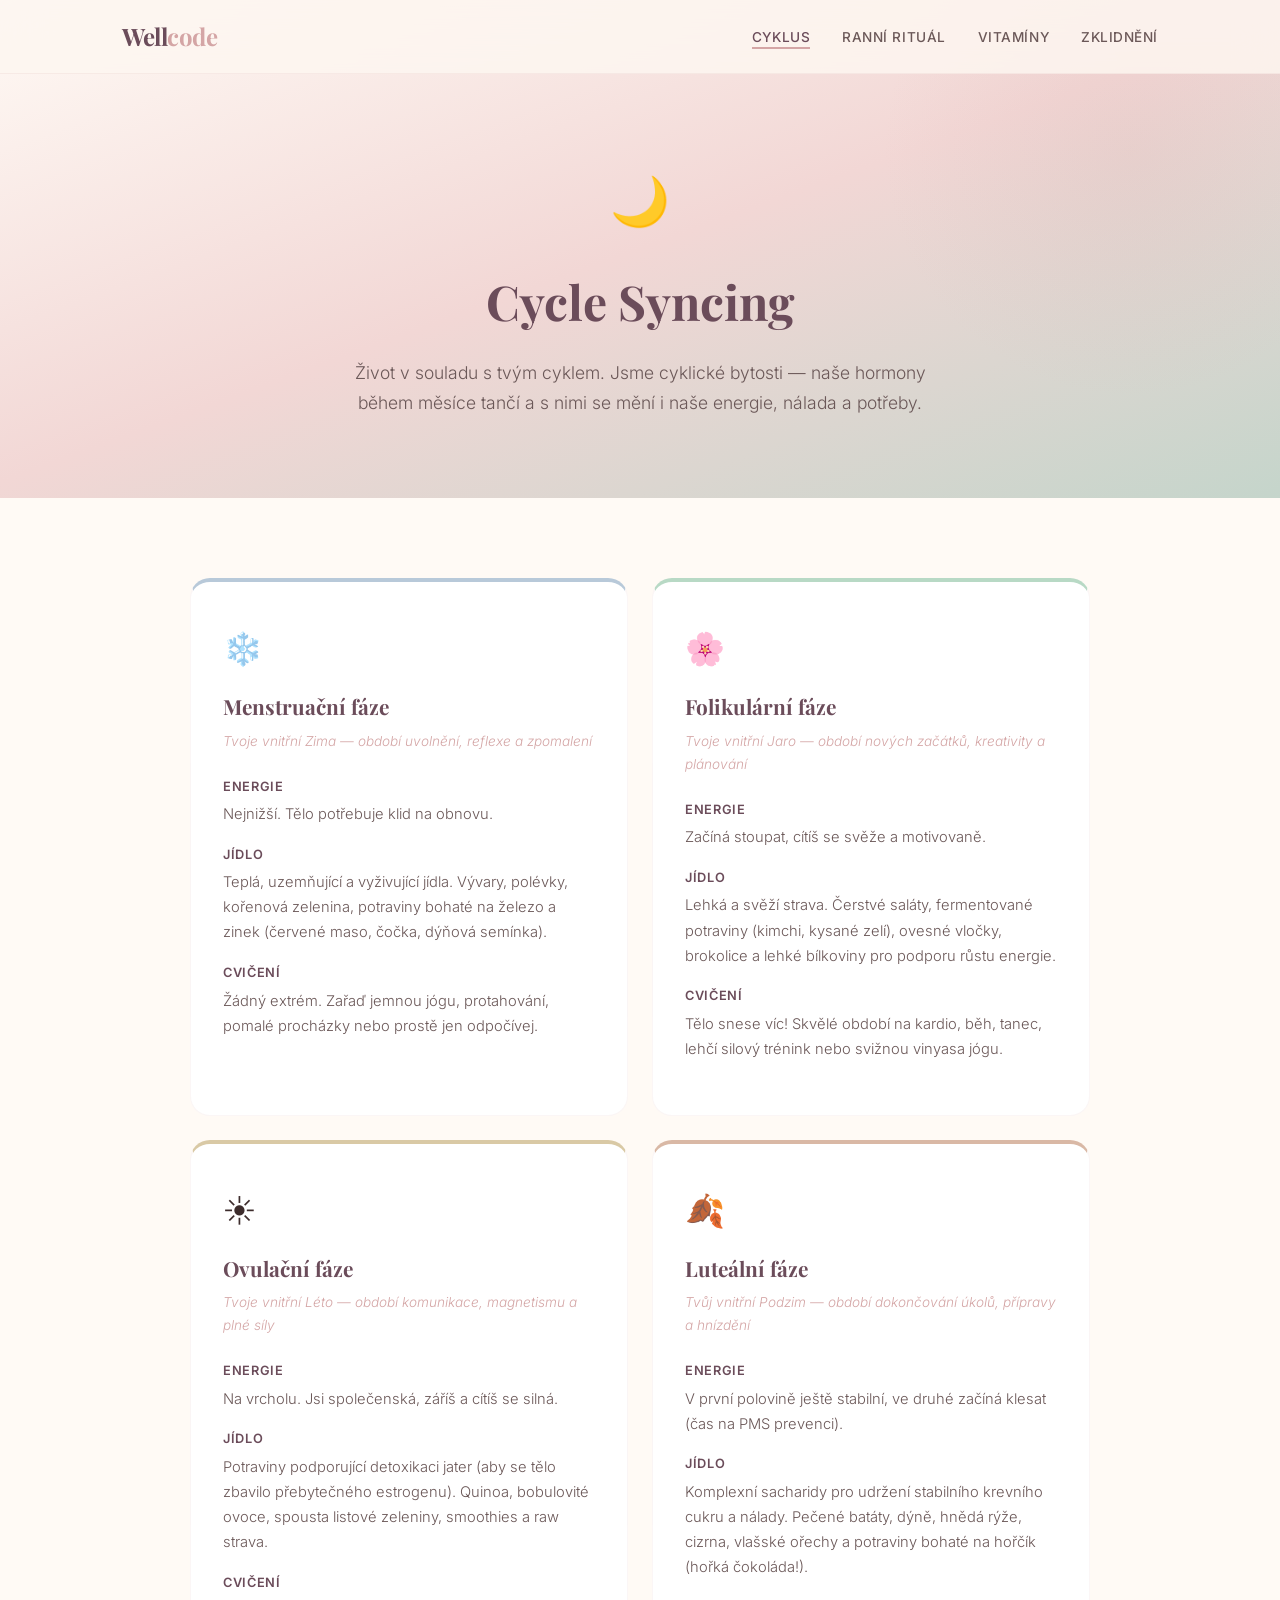
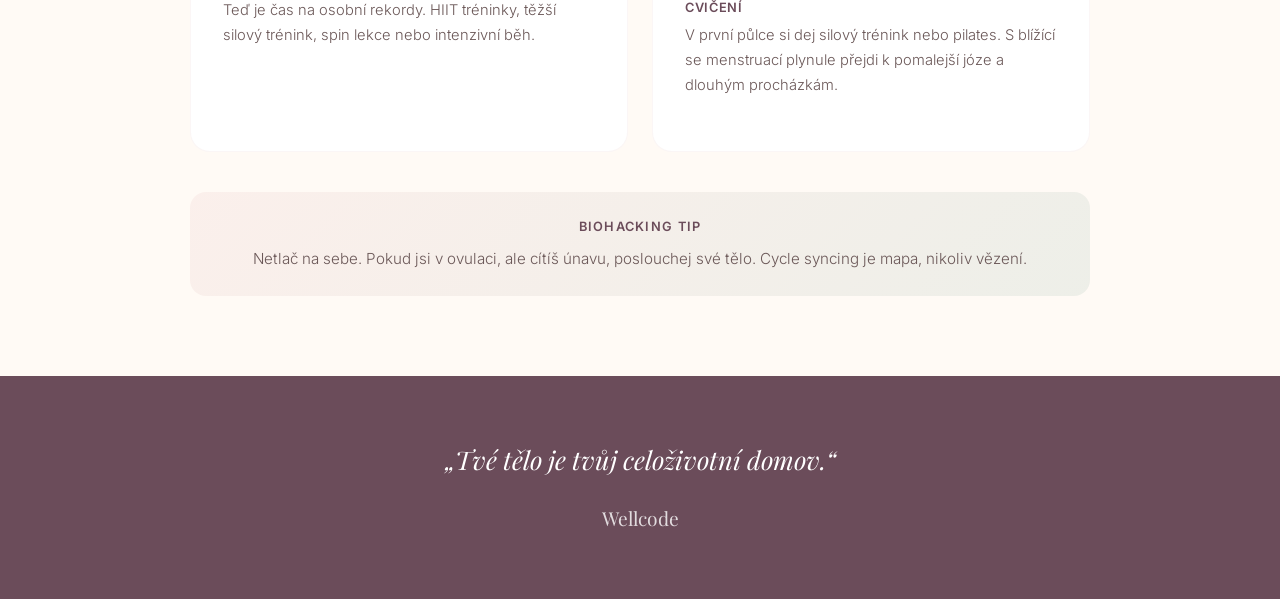
==== cyklus.html @ 88a1eb7a "První verze webu od Clauda" ====
<!DOCTYPE html>
<html lang="cs">
<head>
    <meta charset="UTF-8">
    <meta name="viewport" content="width=device-width, initial-scale=1.0">
    <title>Cycle Syncing | Wellcode</title>
    <link rel="preconnect" href="https://fonts.googleapis.com">
    <link rel="preconnect" href="https://fonts.gstatic.com" crossorigin>
    <link href="https://fonts.googleapis.com/css2?family=Playfair+Display:ital,wght@0,400;0,600;0,700;1,400&family=Inter:wght@300;400;500;600&display=swap" rel="stylesheet">
    <link rel="stylesheet" href="style.css">
</head>
<body>

<nav id="navbar">
    <div class="nav-inner">
        <a href="index.html" class="logo">Well<span>code</span></a>
        <ul class="nav-links" id="navLinks">
            <li><a href="cyklus.html" class="active">Cyklus</a></li>
            <li><a href="rano.html">Ranní rituál</a></li>
            <li><a href="vitaminy.html">Vitamíny</a></li>
            <li><a href="zklidneni.html">Zklidnění</a></li>
        </ul>
        <button class="hamburger" id="hamburger" aria-label="Menu">
            <span></span><span></span><span></span>
        </button>
    </div>
</nav>

<header class="page-hero">
    <span class="section-icon">&#127769;</span>
    <h1>Cycle Syncing</h1>
    <p>Život v souladu s tvým cyklem. Jsme cyklické bytosti &mdash; naše hormony během měsíce tančí a s nimi se mění i naše energie, nálada a potřeby.</p>
</header>

<section class="content-section">
    <div class="container">
        <div class="phases-grid">
            <div class="phase-card winter fade-in">
                <span class="phase-emoji">&#10052;&#65039;</span>
                <h3>Menstruační fáze</h3>
                <p class="phase-subtitle">Tvoje vnitřní Zima &mdash; období uvolnění, reflexe a zpomalení</p>
                <div class="phase-detail">
                    <strong>Energie</strong>
                    <p>Nejnižší. Tělo potřebuje klid na obnovu.</p>
                </div>
                <div class="phase-detail">
                    <strong>Jídlo</strong>
                    <p>Teplá, uzemňující a vyživující jídla. Vývary, polévky, kořenová zelenina, potraviny bohaté na železo a zinek (červené maso, čočka, dýňová semínka).</p>
                </div>
                <div class="phase-detail">
                    <strong>Cvičení</strong>
                    <p>Žádný extrém. Zařaď jemnou jógu, protahování, pomalé procházky nebo prostě jen odpočívej.</p>
                </div>
            </div>

            <div class="phase-card spring fade-in">
                <span class="phase-emoji">&#127800;</span>
                <h3>Folikulární fáze</h3>
                <p class="phase-subtitle">Tvoje vnitřní Jaro &mdash; období nových začátků, kreativity a plánování</p>
                <div class="phase-detail">
                    <strong>Energie</strong>
                    <p>Začíná stoupat, cítíš se svěže a motivovaně.</p>
                </div>
                <div class="phase-detail">
                    <strong>Jídlo</strong>
                    <p>Lehká a svěží strava. Čerstvé saláty, fermentované potraviny (kimchi, kysané zelí), ovesné vločky, brokolice a lehké bílkoviny pro podporu růstu energie.</p>
                </div>
                <div class="phase-detail">
                    <strong>Cvičení</strong>
                    <p>Tělo snese víc! Skvělé období na kardio, běh, tanec, lehčí silový trénink nebo svižnou vinyasa jógu.</p>
                </div>
            </div>

            <div class="phase-card summer fade-in">
                <span class="phase-emoji">&#9728;&#65039;</span>
                <h3>Ovulační fáze</h3>
                <p class="phase-subtitle">Tvoje vnitřní Léto &mdash; období komunikace, magnetismu a plné síly</p>
                <div class="phase-detail">
                    <strong>Energie</strong>
                    <p>Na vrcholu. Jsi společenská, záříš a cítíš se silná.</p>
                </div>
                <div class="phase-detail">
                    <strong>Jídlo</strong>
                    <p>Potraviny podporující detoxikaci jater (aby se tělo zbavilo přebytečného estrogenu). Quinoa, bobulovité ovoce, spousta listové zeleniny, smoothies a raw strava.</p>
                </div>
                <div class="phase-detail">
                    <strong>Cvičení</strong>
                    <p>Teď je čas na osobní rekordy. HIIT tréninky, těžší silový trénink, spin lekce nebo intenzivní běh.</p>
                </div>
            </div>

            <div class="phase-card autumn fade-in">
                <span class="phase-emoji">&#127810;</span>
                <h3>Luteální fáze</h3>
                <p class="phase-subtitle">Tvůj vnitřní Podzim &mdash; období dokončování úkolů, přípravy a hnízdění</p>
                <div class="phase-detail">
                    <strong>Energie</strong>
                    <p>V první polovině ještě stabilní, ve druhé začíná klesat (čas na PMS prevenci).</p>
                </div>
                <div class="phase-detail">
                    <strong>Jídlo</strong>
                    <p>Komplexní sacharidy pro udržení stabilního krevního cukru a nálady. Pečené batáty, dýně, hnědá rýže, cizrna, vlašské ořechy a potraviny bohaté na hořčík (hořká čokoláda!).</p>
                </div>
                <div class="phase-detail">
                    <strong>Cvičení</strong>
                    <p>V první půlce si dej silový trénink nebo pilates. S blížící se menstruací plynule přejdi k pomalejší józe a dlouhým procházkám.</p>
                </div>
            </div>
        </div>

        <div class="tip-box fade-in">
            <span class="tip-label">Biohacking Tip</span>
            <p>Netlač na sebe. Pokud jsi v ovulaci, ale cítíš únavu, poslouchej své tělo. Cycle syncing je mapa, nikoliv vězení.</p>
        </div>
    </div>
</section>

<footer>
    <p class="footer-quote">&bdquo;Tvé tělo je tvůj celoživotní domov.&ldquo;</p>
    <p class="footer-brand">Wellcode</p>
</footer>

<script>
    const navbar = document.getElementById('navbar');
    window.addEventListener('scroll', () => navbar.classList.toggle('scrolled', window.scrollY > 50));
    const hamburger = document.getElementById('hamburger');
    const navLinks = document.getElementById('navLinks');
    hamburger.addEventListener('click', () => navLinks.classList.toggle('open'));
    navLinks.querySelectorAll('a').forEach(l => l.addEventListener('click', () => navLinks.classList.remove('open')));
    const observer = new IntersectionObserver(entries => {
        entries.forEach(e => { if (e.isIntersecting) e.target.classList.add('visible'); });
    }, { threshold: 0.1 });
    document.querySelectorAll('.fade-in').forEach(el => observer.observe(el));
</script>

</body>
</html>
---- style.css ----
:root {
    --blush: #F2D7D5;
    --rose: #D4A5A5;
    --deep-rose: #9B6B6B;
    --plum: #6B4C5A;
    --cream: #FDF6F0;
    --warm-white: #FFFAF5;
    --soft-sage: #C5D5CB;
    --sage: #8FA998;
    --gold: #C9A96E;
    --text: #3D2C2C;
    --text-light: #6B5858;
}

* {
    margin: 0;
    padding: 0;
    box-sizing: border-box;
}

html {
    scroll-behavior: smooth;
}

body {
    font-family: 'Inter', sans-serif;
    color: var(--text);
    background-color: var(--warm-white);
    line-height: 1.7;
    font-weight: 300;
}

/* ---- NAV ---- */
nav {
    position: fixed;
    top: 0;
    left: 0;
    right: 0;
    z-index: 100;
    background: rgba(253, 246, 240, 0.85);
    backdrop-filter: blur(20px);
    -webkit-backdrop-filter: blur(20px);
    border-bottom: 1px solid rgba(212, 165, 165, 0.15);
    transition: box-shadow 0.3s;
}

nav.scrolled {
    box-shadow: 0 2px 30px rgba(107, 76, 90, 0.08);
}

.nav-inner {
    max-width: 1100px;
    margin: 0 auto;
    padding: 1rem 2rem;
    display: flex;
    justify-content: space-between;
    align-items: center;
}

.logo {
    font-family: 'Playfair Display', serif;
    font-size: 1.5rem;
    font-weight: 700;
    color: var(--plum);
    text-decoration: none;
    letter-spacing: -0.02em;
}

.logo span {
    color: var(--rose);
}

.nav-links {
    display: flex;
    gap: 2rem;
    list-style: none;
}

.nav-links a {
    text-decoration: none;
    color: var(--text-light);
    font-size: 0.85rem;
    font-weight: 500;
    letter-spacing: 0.04em;
    text-transform: uppercase;
    transition: color 0.3s;
    position: relative;
}

.nav-links a::after {
    content: '';
    position: absolute;
    bottom: -4px;
    left: 0;
    width: 0;
    height: 2px;
    background: var(--rose);
    transition: width 0.3s;
}

.nav-links a:hover {
    color: var(--plum);
}

.nav-links a:hover::after {
    width: 100%;
}

.nav-links a.active {
    color: var(--plum);
}

.nav-links a.active::after {
    width: 100%;
}

.hamburger {
    display: none;
    flex-direction: column;
    gap: 5px;
    cursor: pointer;
    background: none;
    border: none;
    padding: 4px;
}

.hamburger span {
    display: block;
    width: 24px;
    height: 2px;
    background: var(--plum);
    transition: 0.3s;
}

/* ---- COMMON ---- */
.container {
    max-width: 900px;
    margin: 0 auto;
}

.section-header {
    text-align: center;
    margin-bottom: 4rem;
}

.section-icon {
    font-size: 2.5rem;
    margin-bottom: 1rem;
    display: block;
}

.section-header h2 {
    font-family: 'Playfair Display', serif;
    font-size: clamp(1.8rem, 3.5vw, 2.5rem);
    color: var(--plum);
    margin-bottom: 1rem;
}

.section-header p {
    color: var(--text-light);
    max-width: 600px;
    margin: 0 auto;
    font-size: 1.05rem;
}

/* ---- PAGE HERO (subpages) ---- */
.page-hero {
    padding: 10rem 2rem 5rem;
    text-align: center;
    background: linear-gradient(160deg, var(--warm-white) 0%, var(--blush) 50%, var(--soft-sage) 100%);
    position: relative;
    overflow: hidden;
}

.page-hero::before {
    content: '';
    position: absolute;
    width: 500px;
    height: 500px;
    border-radius: 50%;
    background: radial-gradient(circle, rgba(212, 165, 165, 0.15) 0%, transparent 70%);
    top: -100px;
    right: -100px;
}

.page-hero .section-icon {
    font-size: 3rem;
    margin-bottom: 1.2rem;
}

.page-hero h1 {
    font-family: 'Playfair Display', serif;
    font-size: clamp(2rem, 4vw, 3rem);
    color: var(--plum);
    margin-bottom: 1rem;
}

.page-hero p {
    color: var(--text-light);
    font-size: 1.1rem;
    max-width: 600px;
    margin: 0 auto;
}

/* ---- CONTENT SECTION ---- */
.content-section {
    padding: 5rem 2rem;
}

.content-section.alt {
    background: var(--cream);
}

/* ---- PHASE CARDS ---- */
.phases-grid {
    display: grid;
    grid-template-columns: repeat(2, 1fr);
    gap: 1.5rem;
}

.phase-card {
    background: white;
    border-radius: 20px;
    padding: 2.5rem 2rem;
    transition: transform 0.3s, box-shadow 0.3s;
    border: 1px solid rgba(212, 165, 165, 0.1);
}

.phase-card:hover {
    transform: translateY(-4px);
    box-shadow: 0 20px 50px rgba(107, 76, 90, 0.08);
}

.phase-card.winter { border-top: 4px solid #B8C9D9; }
.phase-card.spring { border-top: 4px solid #B8D9C5; }
.phase-card.summer { border-top: 4px solid #D9C9A5; }
.phase-card.autumn { border-top: 4px solid #D9B8A5; }

.phase-emoji {
    font-size: 2rem;
    margin-bottom: 0.8rem;
    display: block;
}

.phase-card h3 {
    font-family: 'Playfair Display', serif;
    font-size: 1.3rem;
    color: var(--plum);
    margin-bottom: 0.3rem;
}

.phase-card .phase-subtitle {
    font-size: 0.85rem;
    color: var(--rose);
    font-style: italic;
    margin-bottom: 1.2rem;
}

.phase-detail {
    margin-bottom: 0.8rem;
}

.phase-detail strong {
    font-weight: 600;
    color: var(--plum);
    font-size: 0.8rem;
    text-transform: uppercase;
    letter-spacing: 0.05em;
}

.phase-detail p {
    font-size: 0.92rem;
    color: var(--text-light);
    margin-top: 0.2rem;
}

/* ---- TIP BOX ---- */
.tip-box {
    background: linear-gradient(135deg, rgba(242, 215, 213, 0.3), rgba(197, 213, 203, 0.3));
    border-radius: 16px;
    padding: 1.5rem 2rem;
    margin-top: 2.5rem;
    text-align: center;
}

.tip-box .tip-label {
    font-weight: 600;
    color: var(--plum);
    font-size: 0.8rem;
    letter-spacing: 0.1em;
    text-transform: uppercase;
    display: block;
    margin-bottom: 0.5rem;
}

.tip-box p {
    color: var(--text-light);
    font-size: 0.95rem;
}

/* ---- ROUTINE STEPS ---- */
.routine-steps {
    display: flex;
    flex-direction: column;
    gap: 2rem;
}

.routine-step {
    display: flex;
    gap: 2rem;
    align-items: flex-start;
    background: white;
    border-radius: 20px;
    padding: 2.5rem;
    border: 1px solid rgba(212, 165, 165, 0.1);
    transition: transform 0.3s, box-shadow 0.3s;
}

.routine-step:hover {
    transform: translateX(4px);
    box-shadow: 0 10px 40px rgba(107, 76, 90, 0.06);
}

.step-number {
    flex-shrink: 0;
    width: 50px;
    height: 50px;
    background: linear-gradient(135deg, var(--blush), var(--soft-sage));
    border-radius: 50%;
    display: flex;
    align-items: center;
    justify-content: center;
    font-family: 'Playfair Display', serif;
    font-size: 1.3rem;
    font-weight: 700;
    color: var(--plum);
}

.step-content h3 {
    font-family: 'Playfair Display', serif;
    font-size: 1.2rem;
    color: var(--plum);
    margin-bottom: 0.5rem;
}

.step-content p {
    color: var(--text-light);
    font-size: 0.95rem;
}

/* ---- VITAMIN CARDS ---- */
.vitamins-grid {
    display: grid;
    grid-template-columns: repeat(2, 1fr);
    gap: 1.5rem;
}

.vitamin-card {
    background: white;
    border-radius: 20px;
    padding: 2.5rem 2rem;
    text-align: center;
    transition: transform 0.3s, box-shadow 0.3s;
    border: 1px solid rgba(212, 165, 165, 0.1);
}

.vitamin-card:hover {
    transform: translateY(-4px);
    box-shadow: 0 20px 50px rgba(107, 76, 90, 0.08);
}

.vitamin-icon {
    width: 60px;
    height: 60px;
    margin: 0 auto 1.2rem;
    border-radius: 50%;
    display: flex;
    align-items: center;
    justify-content: center;
    font-size: 1.5rem;
}

.vitamin-card:nth-child(1) .vitamin-icon { background: rgba(197, 213, 203, 0.4); }
.vitamin-card:nth-child(2) .vitamin-icon { background: rgba(242, 215, 213, 0.5); }
.vitamin-card:nth-child(3) .vitamin-icon { background: rgba(201, 169, 110, 0.2); }
.vitamin-card:nth-child(4) .vitamin-icon { background: rgba(212, 165, 165, 0.3); }

.vitamin-card h3 {
    font-family: 'Playfair Display', serif;
    font-size: 1.2rem;
    color: var(--plum);
    margin-bottom: 0.5rem;
}

.vitamin-card .vitamin-benefit {
    font-size: 0.85rem;
    color: var(--rose);
    font-style: italic;
    margin-bottom: 0.8rem;
}

.vitamin-card p {
    font-size: 0.9rem;
    color: var(--text-light);
}

.vitamin-card .sources {
    margin-top: 1rem;
    padding-top: 1rem;
    border-top: 1px solid rgba(212, 165, 165, 0.15);
    font-size: 0.82rem;
    color: var(--sage);
}

.supplement-note {
    background: linear-gradient(135deg, rgba(197, 213, 203, 0.3), rgba(242, 215, 213, 0.2));
    border-radius: 16px;
    padding: 1.5rem 2rem;
    margin-top: 2.5rem;
    text-align: center;
}

.supplement-note .note-label {
    font-weight: 600;
    color: var(--sage);
    font-size: 0.8rem;
    letter-spacing: 0.1em;
    text-transform: uppercase;
    display: block;
    margin-bottom: 0.5rem;
}

.supplement-note p {
    color: var(--text-light);
    font-size: 0.95rem;
}

/* ---- TECHNIQUE CARDS ---- */
.techniques {
    display: flex;
    flex-direction: column;
    gap: 1.5rem;
}

.technique-card {
    background: white;
    border-radius: 20px;
    padding: 2.5rem;
    display: flex;
    gap: 2rem;
    align-items: flex-start;
    border: 1px solid rgba(212, 165, 165, 0.1);
    transition: transform 0.3s, box-shadow 0.3s;
}

.technique-card:hover {
    transform: translateY(-3px);
    box-shadow: 0 15px 40px rgba(107, 76, 90, 0.06);
}

.technique-icon {
    flex-shrink: 0;
    width: 55px;
    height: 55px;
    border-radius: 16px;
    display: flex;
    align-items: center;
    justify-content: center;
    font-size: 1.5rem;
}

.technique-card:nth-child(1) .technique-icon { background: rgba(242, 215, 213, 0.4); }
.technique-card:nth-child(2) .technique-icon { background: rgba(197, 213, 203, 0.4); }
.technique-card:nth-child(3) .technique-icon { background: rgba(201, 169, 110, 0.2); }

.technique-content h3 {
    font-family: 'Playfair Display', serif;
    font-size: 1.2rem;
    color: var(--plum);
    margin-bottom: 0.5rem;
}

.technique-content p {
    font-size: 0.95rem;
    color: var(--text-light);
}

.technique-content .how-to {
    margin-top: 0.8rem;
    padding: 0.8rem 1rem;
    background: var(--cream);
    border-radius: 10px;
    font-size: 0.88rem;
    font-style: italic;
    color: var(--deep-rose);
}

/* ---- FOOTER ---- */
footer {
    background: var(--plum);
    color: rgba(255, 255, 255, 0.7);
    text-align: center;
    padding: 4rem 2rem;
}

.footer-quote {
    font-family: 'Playfair Display', serif;
    font-size: clamp(1.2rem, 2.5vw, 1.6rem);
    color: white;
    max-width: 650px;
    margin: 0 auto 1.5rem;
    font-style: italic;
    line-height: 1.5;
}

.footer-sub {
    font-size: 0.85rem;
    margin-bottom: 2rem;
}

.footer-brand {
    font-family: 'Playfair Display', serif;
    font-size: 1.2rem;
    color: white;
    opacity: 0.8;
}

/* ---- ANIMATIONS ---- */
.fade-in {
    opacity: 0;
    transform: translateY(30px);
    transition: opacity 0.8s ease, transform 0.8s ease;
}

.fade-in.visible {
    opacity: 1;
    transform: translateY(0);
}

/* ---- RESPONSIVE ---- */
@media (max-width: 768px) {
    .nav-links {
        display: none;
        position: absolute;
        top: 100%;
        left: 0;
        right: 0;
        background: rgba(253, 246, 240, 0.98);
        flex-direction: column;
        padding: 1.5rem 2rem;
        gap: 1rem;
        border-bottom: 1px solid rgba(212, 165, 165, 0.15);
    }

    .nav-links.open {
        display: flex;
    }

    .hamburger {
        display: flex;
    }

    .phases-grid,
    .vitamins-grid {
        grid-template-columns: 1fr;
    }

    .routine-step,
    .technique-card {
        flex-direction: column;
        gap: 1rem;
    }

    .page-hero {
        padding: 8rem 1.5rem 3rem;
    }

    .content-section {
        padding: 3rem 1.5rem;
    }

    .topics-grid {
        grid-template-columns: 1fr;
    }
}
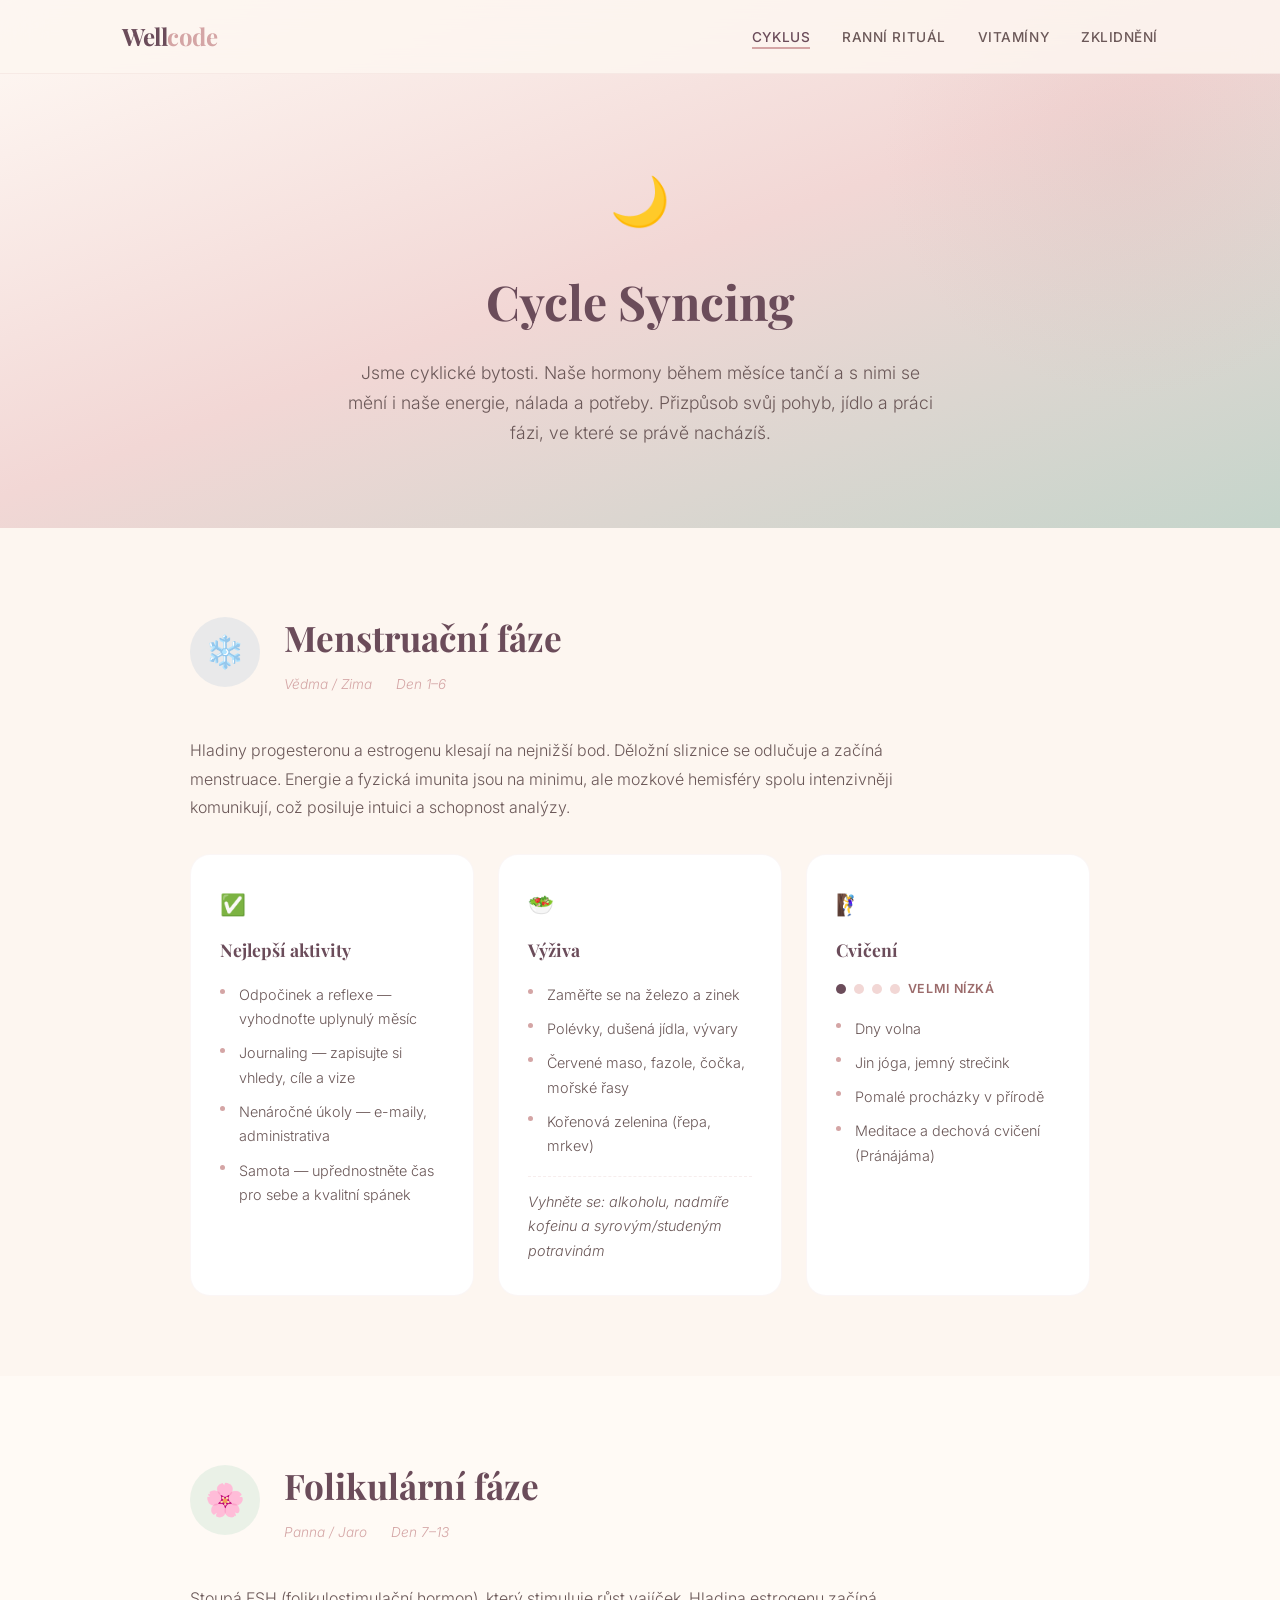
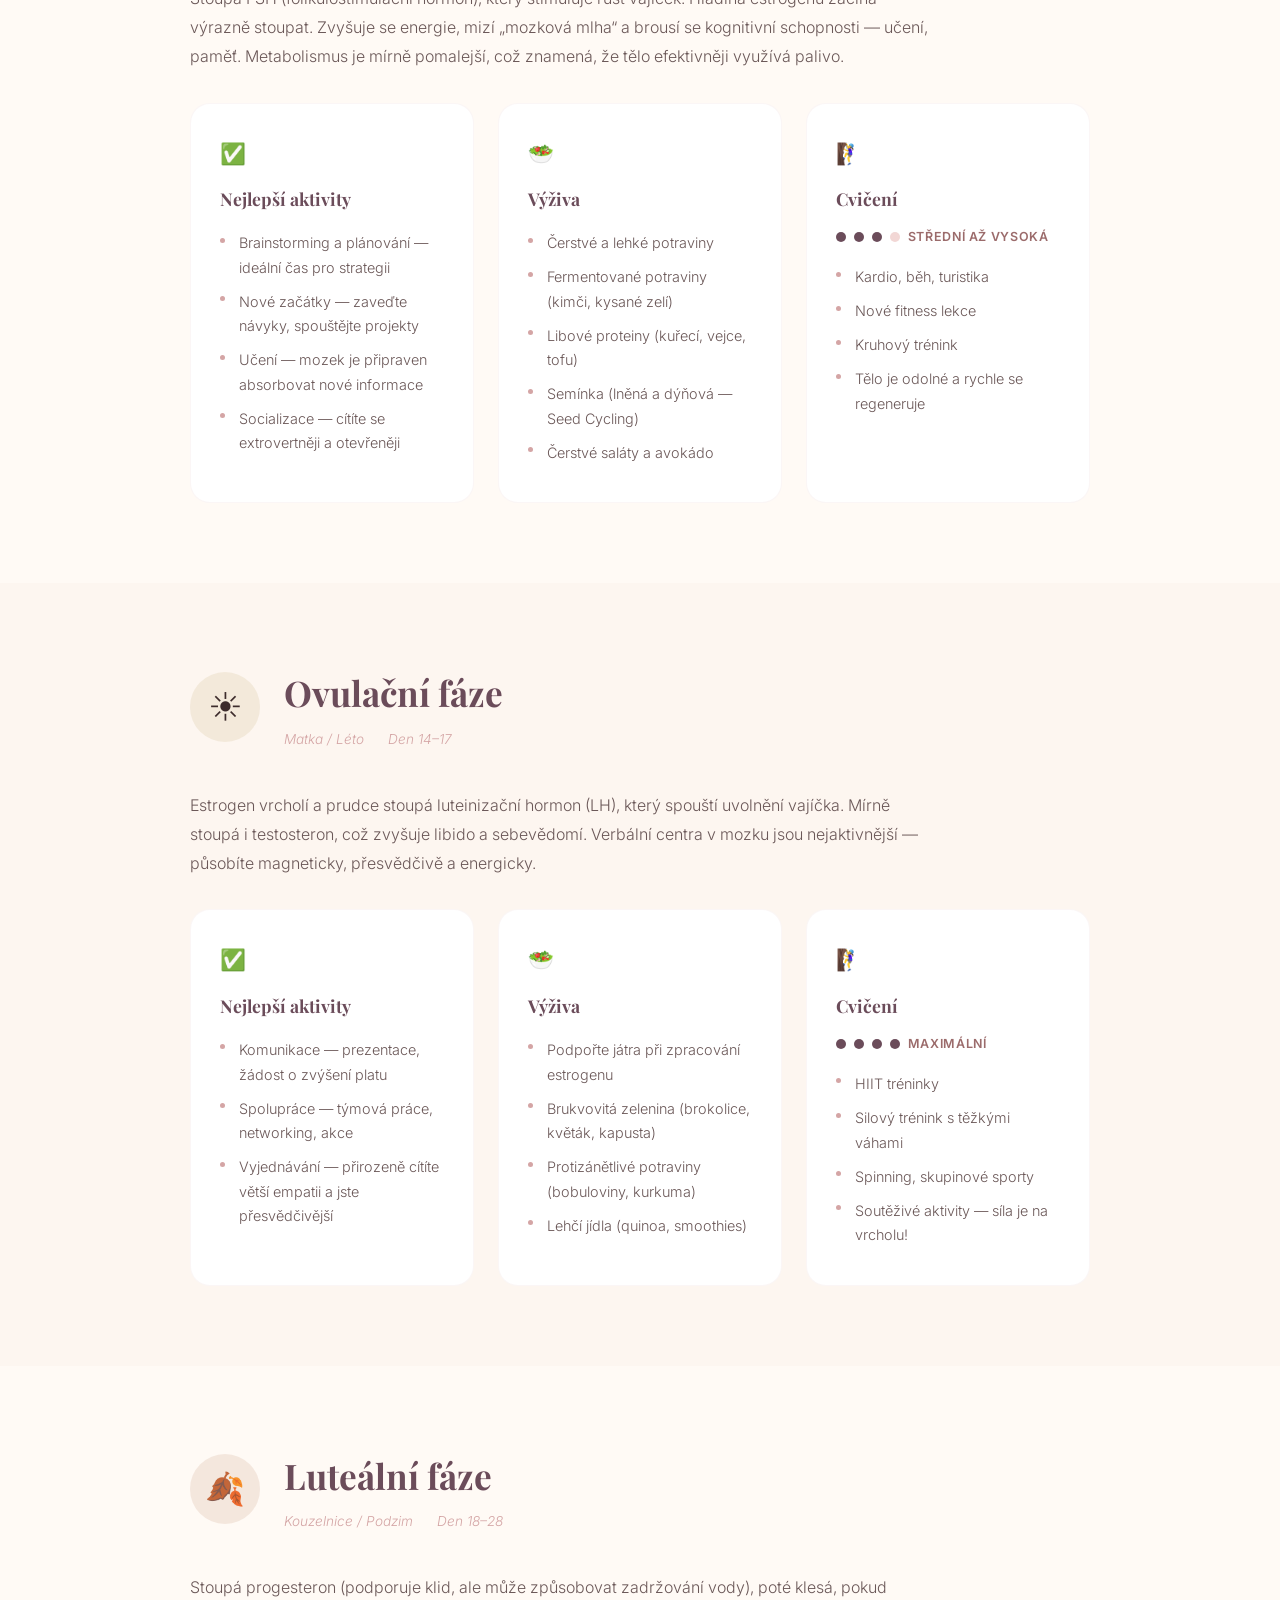
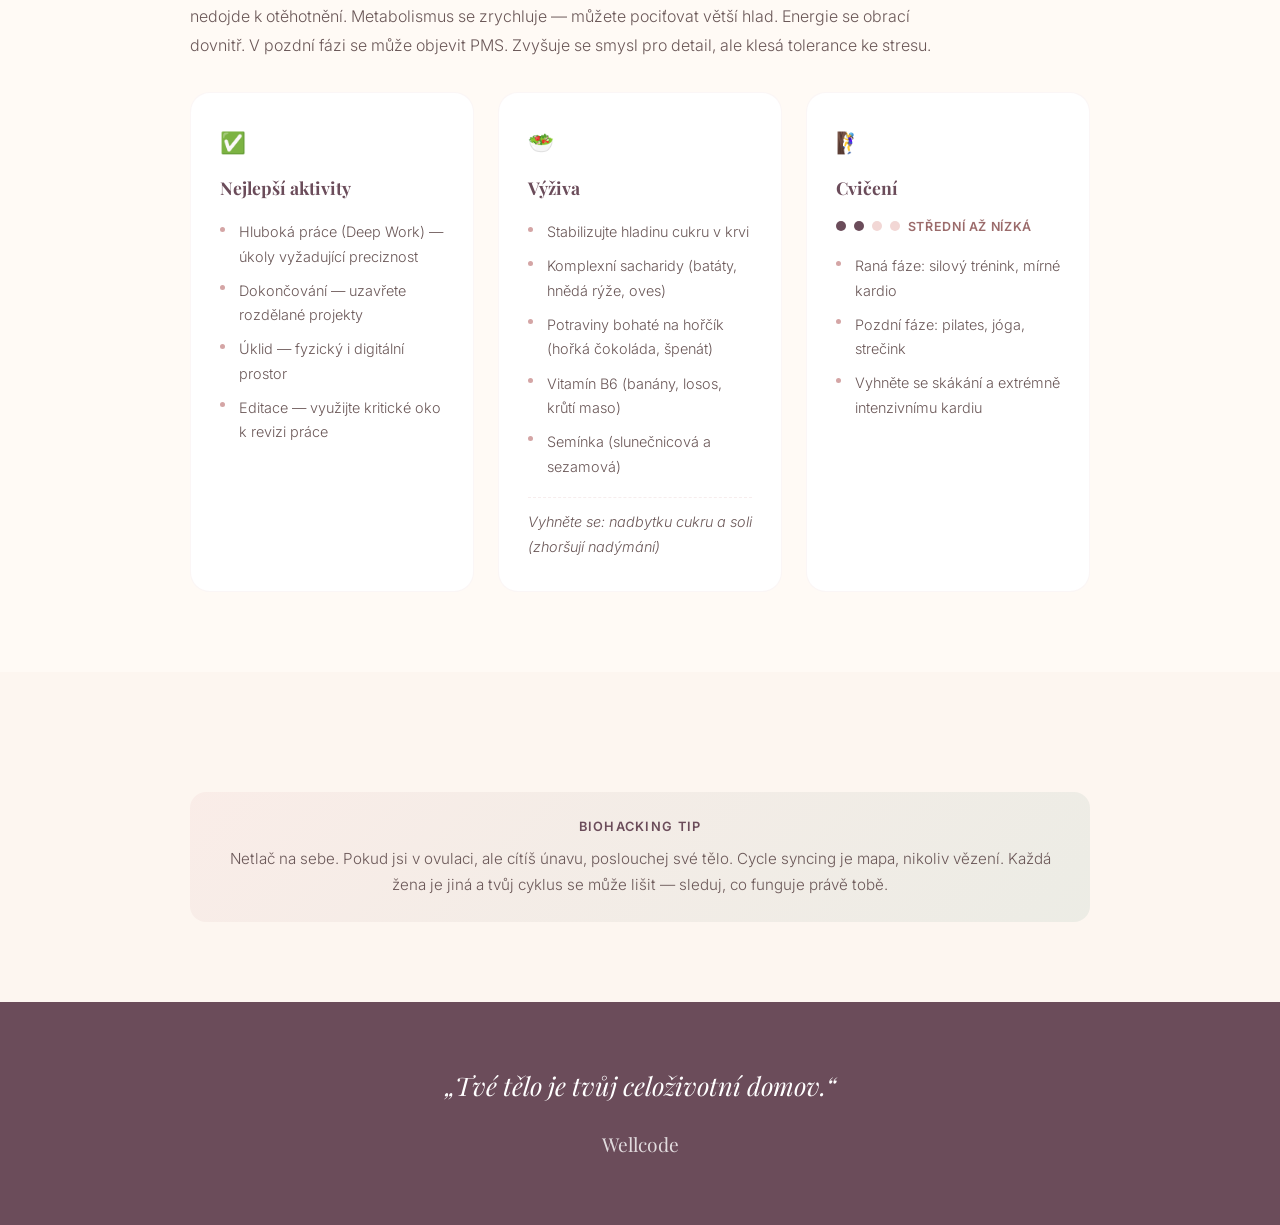
==== commit f5691ba4: "„textace“" ====
--- a/cyklus.html
+++ b/cyklus.html
@@ -8,6 +8,189 @@
     <link rel="preconnect" href="https://fonts.gstatic.com" crossorigin>
     <link href="https://fonts.googleapis.com/css2?family=Playfair+Display:ital,wght@0,400;0,600;0,700;1,400&family=Inter:wght@300;400;500;600&display=swap" rel="stylesheet">
     <link rel="stylesheet" href="style.css">
+    <style>
+        .phase-section {
+            padding: 5rem 2rem;
+        }
+
+        .phase-section:nth-child(odd) {
+            background: var(--cream);
+        }
+
+        .phase-section:nth-child(even) {
+            background: var(--warm-white);
+        }
+
+        .phase-container {
+            max-width: 900px;
+            margin: 0 auto;
+        }
+
+        .phase-header {
+            display: flex;
+            align-items: center;
+            gap: 1.5rem;
+            margin-bottom: 2.5rem;
+        }
+
+        .phase-header-icon {
+            flex-shrink: 0;
+            width: 70px;
+            height: 70px;
+            border-radius: 50%;
+            display: flex;
+            align-items: center;
+            justify-content: center;
+            font-size: 2rem;
+        }
+
+        .phase-header-icon.winter { background: rgba(184, 201, 217, 0.3); }
+        .phase-header-icon.spring { background: rgba(184, 217, 197, 0.3); }
+        .phase-header-icon.summer { background: rgba(217, 201, 165, 0.3); }
+        .phase-header-icon.autumn { background: rgba(217, 184, 165, 0.3); }
+
+        .phase-header-text h2 {
+            font-family: 'Playfair Display', serif;
+            font-size: clamp(1.6rem, 3vw, 2.2rem);
+            color: var(--plum);
+            margin-bottom: 0.3rem;
+        }
+
+        .phase-header-text .phase-meta {
+            display: flex;
+            gap: 1.5rem;
+            flex-wrap: wrap;
+        }
+
+        .phase-header-text .phase-meta span {
+            font-size: 0.85rem;
+            color: var(--rose);
+            font-style: italic;
+        }
+
+        .phase-body-text {
+            color: var(--text-light);
+            font-size: 1rem;
+            margin-bottom: 2rem;
+            line-height: 1.8;
+            max-width: 750px;
+        }
+
+        .phase-blocks {
+            display: grid;
+            grid-template-columns: repeat(3, 1fr);
+            gap: 1.5rem;
+        }
+
+        .phase-block {
+            background: white;
+            border-radius: 20px;
+            padding: 2rem 1.8rem;
+            border: 1px solid rgba(212, 165, 165, 0.1);
+            transition: transform 0.3s, box-shadow 0.3s;
+        }
+
+        .phase-block:hover {
+            transform: translateY(-3px);
+            box-shadow: 0 15px 40px rgba(107, 76, 90, 0.06);
+        }
+
+        .phase-block-icon {
+            font-size: 1.3rem;
+            margin-bottom: 0.8rem;
+            display: block;
+        }
+
+        .phase-block h3 {
+            font-family: 'Playfair Display', serif;
+            font-size: 1.1rem;
+            color: var(--plum);
+            margin-bottom: 0.8rem;
+        }
+
+        .phase-block ul {
+            list-style: none;
+            padding: 0;
+        }
+
+        .phase-block ul li {
+            font-size: 0.9rem;
+            color: var(--text-light);
+            padding: 0.3rem 0;
+            padding-left: 1.2rem;
+            position: relative;
+        }
+
+        .phase-block ul li::before {
+            content: '';
+            position: absolute;
+            left: 0;
+            top: 0.7rem;
+            width: 5px;
+            height: 5px;
+            border-radius: 50%;
+            background: var(--rose);
+        }
+
+        .phase-block p {
+            font-size: 0.9rem;
+            color: var(--text-light);
+        }
+
+        .phase-avoid {
+            margin-top: 0.8rem;
+            padding-top: 0.8rem;
+            border-top: 1px dashed rgba(212, 165, 165, 0.2);
+            font-size: 0.82rem;
+            color: var(--deep-rose);
+            font-style: italic;
+        }
+
+        .intensity-bar {
+            display: flex;
+            align-items: center;
+            gap: 0.5rem;
+            margin-bottom: 0.8rem;
+        }
+
+        .intensity-dot {
+            width: 10px;
+            height: 10px;
+            border-radius: 50%;
+            background: var(--blush);
+        }
+
+        .intensity-dot.active {
+            background: var(--plum);
+        }
+
+        .intensity-label {
+            font-size: 0.78rem;
+            color: var(--deep-rose);
+            font-weight: 600;
+            text-transform: uppercase;
+            letter-spacing: 0.05em;
+        }
+
+        @media (max-width: 768px) {
+            .phase-blocks {
+                grid-template-columns: 1fr;
+            }
+
+            .phase-header {
+                flex-direction: column;
+                text-align: center;
+            }
+
+            .phase-header-text .phase-meta {
+                justify-content: center;
+            }
+
+            .phase-section {
+                padding: 3rem 1.5rem;
+            }
+        }
+    </style>
 </head>
 <body>
 
@@ -29,88 +212,257 @@
 <header class="page-hero">
     <span class="section-icon">&#127769;</span>
     <h1>Cycle Syncing</h1>
-    <p>Život v souladu s tvým cyklem. Jsme cyklické bytosti &mdash; naše hormony během měsíce tančí a s nimi se mění i naše energie, nálada a potřeby.</p>
+    <p>Jsme cyklické bytosti. Naše hormony během měsíce tančí a s nimi se mění i naše energie, nálada a potřeby. Přizpůsob svůj pohyb, jídlo a práci fázi, ve které se právě nacházíš.</p>
 </header>
 
-<section class="content-section">
+<!-- 1. MENSTRUAČNÍ FÁZE -->
+<section class="phase-section">
+    <div class="phase-container">
+        <div class="phase-header fade-in">
+            <div class="phase-header-icon winter">&#10052;&#65039;</div>
+            <div class="phase-header-text">
+                <h2>Menstruační fáze</h2>
+                <div class="phase-meta">
+                    <span>Vědma / Zima</span>
+                    <span>Den 1&ndash;6</span>
+                </div>
+            </div>
+        </div>
+
+        <p class="phase-body-text fade-in">Hladiny progesteronu a estrogenu klesají na nejnižší bod. Děložní sliznice se odlučuje a začíná menstruace. Energie a fyzická imunita jsou na minimu, ale mozkové hemisféry spolu intenzivněji komunikují, což posiluje intuici a schopnost analýzy.</p>
+
+        <div class="phase-blocks">
+            <div class="phase-block fade-in">
+                <span class="phase-block-icon">&#9989;</span>
+                <h3>Nejlepší aktivity</h3>
+                <ul>
+                    <li>Odpočinek a reflexe &mdash; vyhodnoťte uplynulý měsíc</li>
+                    <li>Journaling &mdash; zapisujte si vhledy, cíle a vize</li>
+                    <li>Nenáročné úkoly &mdash; e-maily, administrativa</li>
+                    <li>Samota &mdash; upřednostněte čas pro sebe a kvalitní spánek</li>
+                </ul>
+            </div>
+
+            <div class="phase-block fade-in">
+                <span class="phase-block-icon">&#129367;</span>
+                <h3>Výživa</h3>
+                <ul>
+                    <li>Zaměřte se na železo a zinek</li>
+                    <li>Polévky, dušená jídla, vývary</li>
+                    <li>Červené maso, fazole, čočka, mořské řasy</li>
+                    <li>Kořenová zelenina (řepa, mrkev)</li>
+                </ul>
+                <p class="phase-avoid">Vyhněte se: alkoholu, nadmíře kofeinu a syrovým/studeným potravinám</p>
+            </div>
+
+            <div class="phase-block fade-in">
+                <span class="phase-block-icon">&#129495;&#8205;&#9792;&#65039;</span>
+                <h3>Cvičení</h3>
+                <div class="intensity-bar">
+                    <div class="intensity-dot active"></div>
+                    <div class="intensity-dot"></div>
+                    <div class="intensity-dot"></div>
+                    <div class="intensity-dot"></div>
+                    <span class="intensity-label">Velmi nízká</span>
+                </div>
+                <ul>
+                    <li>Dny volna</li>
+                    <li>Jin jóga, jemný strečink</li>
+                    <li>Pomalé procházky v přírodě</li>
+                    <li>Meditace a dechová cvičení (Pránájáma)</li>
+                </ul>
+            </div>
+        </div>
+    </div>
+</section>
+
+<!-- 2. FOLIKULÁRNÍ FÁZE -->
+<section class="phase-section">
+    <div class="phase-container">
+        <div class="phase-header fade-in">
+            <div class="phase-header-icon spring">&#127800;</div>
+            <div class="phase-header-text">
+                <h2>Folikulární fáze</h2>
+                <div class="phase-meta">
+                    <span>Panna / Jaro</span>
+                    <span>Den 7&ndash;13</span>
+                </div>
+            </div>
+        </div>
+
+        <p class="phase-body-text fade-in">Stoupá FSH (folikulostimulační hormon), který stimuluje růst vajíček. Hladina estrogenu začíná výrazně stoupat. Zvyšuje se energie, mizí &bdquo;mozková mlha&ldquo; a brousí se kognitivní schopnosti &mdash; učení, paměť. Metabolismus je mírně pomalejší, což znamená, že tělo efektivněji využívá palivo.</p>
+
+        <div class="phase-blocks">
+            <div class="phase-block fade-in">
+                <span class="phase-block-icon">&#9989;</span>
+                <h3>Nejlepší aktivity</h3>
+                <ul>
+                    <li>Brainstorming a plánování &mdash; ideální čas pro strategii</li>
+                    <li>Nové začátky &mdash; zaveďte návyky, spouštějte projekty</li>
+                    <li>Učení &mdash; mozek je připraven absorbovat nové informace</li>
+                    <li>Socializace &mdash; cítíte se extrovertněji a otevřeněji</li>
+                </ul>
+            </div>
+
+            <div class="phase-block fade-in">
+                <span class="phase-block-icon">&#129367;</span>
+                <h3>Výživa</h3>
+                <ul>
+                    <li>Čerstvé a lehké potraviny</li>
+                    <li>Fermentované potraviny (kimči, kysané zelí)</li>
+                    <li>Libové proteiny (kuřecí, vejce, tofu)</li>
+                    <li>Semínka (lněná a dýňová &mdash; Seed Cycling)</li>
+                    <li>Čerstvé saláty a avokádo</li>
+                </ul>
+            </div>
+
+            <div class="phase-block fade-in">
+                <span class="phase-block-icon">&#129495;&#8205;&#9792;&#65039;</span>
+                <h3>Cvičení</h3>
+                <div class="intensity-bar">
+                    <div class="intensity-dot active"></div>
+                    <div class="intensity-dot active"></div>
+                    <div class="intensity-dot active"></div>
+                    <div class="intensity-dot"></div>
+                    <span class="intensity-label">Střední až vysoká</span>
+                </div>
+                <ul>
+                    <li>Kardio, běh, turistika</li>
+                    <li>Nové fitness lekce</li>
+                    <li>Kruhový trénink</li>
+                    <li>Tělo je odolné a rychle se regeneruje</li>
+                </ul>
+            </div>
+        </div>
+    </div>
+</section>
+
+<!-- 3. OVULAČNÍ FÁZE -->
+<section class="phase-section">
+    <div class="phase-container">
+        <div class="phase-header fade-in">
+            <div class="phase-header-icon summer">&#9728;&#65039;</div>
+            <div class="phase-header-text">
+                <h2>Ovulační fáze</h2>
+                <div class="phase-meta">
+                    <span>Matka / Léto</span>
+                    <span>Den 14&ndash;17</span>
+                </div>
+            </div>
+        </div>
+
+        <p class="phase-body-text fade-in">Estrogen vrcholí a prudce stoupá luteinizační hormon (LH), který spouští uvolnění vajíčka. Mírně stoupá i testosteron, což zvyšuje libido a sebevědomí. Verbální centra v mozku jsou nejaktivnější &mdash; působíte magneticky, přesvědčivě a energicky.</p>
+
+        <div class="phase-blocks">
+            <div class="phase-block fade-in">
+                <span class="phase-block-icon">&#9989;</span>
+                <h3>Nejlepší aktivity</h3>
+                <ul>
+                    <li>Komunikace &mdash; prezentace, žádost o zvýšení platu</li>
+                    <li>Spolupráce &mdash; týmová práce, networking, akce</li>
+                    <li>Vyjednávání &mdash; přirozeně cítíte větší empatii a jste přesvědčivější</li>
+                </ul>
+            </div>
+
+            <div class="phase-block fade-in">
+                <span class="phase-block-icon">&#129367;</span>
+                <h3>Výživa</h3>
+                <ul>
+                    <li>Podpořte játra při zpracování estrogenu</li>
+                    <li>Brukvovitá zelenina (brokolice, květák, kapusta)</li>
+                    <li>Protizánětlivé potraviny (bobuloviny, kurkuma)</li>
+                    <li>Lehčí jídla (quinoa, smoothies)</li>
+                </ul>
+            </div>
+
+            <div class="phase-block fade-in">
+                <span class="phase-block-icon">&#129495;&#8205;&#9792;&#65039;</span>
+                <h3>Cvičení</h3>
+                <div class="intensity-bar">
+                    <div class="intensity-dot active"></div>
+                    <div class="intensity-dot active"></div>
+                    <div class="intensity-dot active"></div>
+                    <div class="intensity-dot active"></div>
+                    <span class="intensity-label">Maximální</span>
+                </div>
+                <ul>
+                    <li>HIIT tréninky</li>
+                    <li>Silový trénink s těžkými váhami</li>
+                    <li>Spinning, skupinové sporty</li>
+                    <li>Soutěživé aktivity &mdash; síla je na vrcholu!</li>
+                </ul>
+            </div>
+        </div>
+    </div>
+</section>
+
+<!-- 4. LUTEÁLNÍ FÁZE -->
+<section class="phase-section">
+    <div class="phase-container">
+        <div class="phase-header fade-in">
+            <div class="phase-header-icon autumn">&#127810;</div>
+            <div class="phase-header-text">
+                <h2>Luteální fáze</h2>
+                <div class="phase-meta">
+                    <span>Kouzelnice / Podzim</span>
+                    <span>Den 18&ndash;28</span>
+                </div>
+            </div>
+        </div>
+
+        <p class="phase-body-text fade-in">Stoupá progesteron (podporuje klid, ale může způsobovat zadržování vody), poté klesá, pokud nedojde k otěhotnění. Metabolismus se zrychluje &mdash; můžete pociťovat větší hlad. Energie se obrací dovnitř. V pozdní fázi se může objevit PMS. Zvyšuje se smysl pro detail, ale klesá tolerance ke stresu.</p>
+
+        <div class="phase-blocks">
+            <div class="phase-block fade-in">
+                <span class="phase-block-icon">&#9989;</span>
+                <h3>Nejlepší aktivity</h3>
+                <ul>
+                    <li>Hluboká práce (Deep Work) &mdash; úkoly vyžadující preciznost</li>
+                    <li>Dokončování &mdash; uzavřete rozdělané projekty</li>
+                    <li>Úklid &mdash; fyzický i digitální prostor</li>
+                    <li>Editace &mdash; využijte kritické oko k revizi práce</li>
+                </ul>
+            </div>
+
+            <div class="phase-block fade-in">
+                <span class="phase-block-icon">&#129367;</span>
+                <h3>Výživa</h3>
+                <ul>
+                    <li>Stabilizujte hladinu cukru v krvi</li>
+                    <li>Komplexní sacharidy (batáty, hnědá rýže, oves)</li>
+                    <li>Potraviny bohaté na hořčík (hořká čokoláda, špenát)</li>
+                    <li>Vitamín B6 (banány, losos, krůtí maso)</li>
+                    <li>Semínka (slunečnicová a sezamová)</li>
+                </ul>
+                <p class="phase-avoid">Vyhněte se: nadbytku cukru a soli (zhoršují nadýmání)</p>
+            </div>
+
+            <div class="phase-block fade-in">
+                <span class="phase-block-icon">&#129495;&#8205;&#9792;&#65039;</span>
+                <h3>Cvičení</h3>
+                <div class="intensity-bar">
+                    <div class="intensity-dot active"></div>
+                    <div class="intensity-dot active"></div>
+                    <div class="intensity-dot"></div>
+                    <div class="intensity-dot"></div>
+                    <span class="intensity-label">Střední až nízká</span>
+                </div>
+                <ul>
+                    <li>Raná fáze: silový trénink, mírné kardio</li>
+                    <li>Pozdní fáze: pilates, jóga, strečink</li>
+                    <li>Vyhněte se skákání a extrémně intenzivnímu kardiu</li>
+                </ul>
+            </div>
+        </div>
+    </div>
+</section>
+
+<!-- TIP -->
+<section class="content-section alt">
     <div class="container">
-        <div class="phases-grid">
-            <div class="phase-card winter fade-in">
-                <span class="phase-emoji">&#10052;&#65039;</span>
-                <h3>Menstruační fáze</h3>
-                <p class="phase-subtitle">Tvoje vnitřní Zima &mdash; období uvolnění, reflexe a zpomalení</p>
-                <div class="phase-detail">
-                    <strong>Energie</strong>
-                    <p>Nejnižší. Tělo potřebuje klid na obnovu.</p>
-                </div>
-                <div class="phase-detail">
-                    <strong>Jídlo</strong>
-                    <p>Teplá, uzemňující a vyživující jídla. Vývary, polévky, kořenová zelenina, potraviny bohaté na železo a zinek (červené maso, čočka, dýňová semínka).</p>
-                </div>
-                <div class="phase-detail">
-                    <strong>Cvičení</strong>
-                    <p>Žádný extrém. Zařaď jemnou jógu, protahování, pomalé procházky nebo prostě jen odpočívej.</p>
-                </div>
-            </div>
-
-            <div class="phase-card spring fade-in">
-                <span class="phase-emoji">&#127800;</span>
-                <h3>Folikulární fáze</h3>
-                <p class="phase-subtitle">Tvoje vnitřní Jaro &mdash; období nových začátků, kreativity a plánování</p>
-                <div class="phase-detail">
-                    <strong>Energie</strong>
-                    <p>Začíná stoupat, cítíš se svěže a motivovaně.</p>
-                </div>
-                <div class="phase-detail">
-                    <strong>Jídlo</strong>
-                    <p>Lehká a svěží strava. Čerstvé saláty, fermentované potraviny (kimchi, kysané zelí), ovesné vločky, brokolice a lehké bílkoviny pro podporu růstu energie.</p>
-                </div>
-                <div class="phase-detail">
-                    <strong>Cvičení</strong>
-                    <p>Tělo snese víc! Skvělé období na kardio, běh, tanec, lehčí silový trénink nebo svižnou vinyasa jógu.</p>
-                </div>
-            </div>
-
-            <div class="phase-card summer fade-in">
-                <span class="phase-emoji">&#9728;&#65039;</span>
-                <h3>Ovulační fáze</h3>
-                <p class="phase-subtitle">Tvoje vnitřní Léto &mdash; období komunikace, magnetismu a plné síly</p>
-                <div class="phase-detail">
-                    <strong>Energie</strong>
-                    <p>Na vrcholu. Jsi společenská, záříš a cítíš se silná.</p>
-                </div>
-                <div class="phase-detail">
-                    <strong>Jídlo</strong>
-                    <p>Potraviny podporující detoxikaci jater (aby se tělo zbavilo přebytečného estrogenu). Quinoa, bobulovité ovoce, spousta listové zeleniny, smoothies a raw strava.</p>
-                </div>
-                <div class="phase-detail">
-                    <strong>Cvičení</strong>
-                    <p>Teď je čas na osobní rekordy. HIIT tréninky, těžší silový trénink, spin lekce nebo intenzivní běh.</p>
-                </div>
-            </div>
-
-            <div class="phase-card autumn fade-in">
-                <span class="phase-emoji">&#127810;</span>
-                <h3>Luteální fáze</h3>
-                <p class="phase-subtitle">Tvůj vnitřní Podzim &mdash; období dokončování úkolů, přípravy a hnízdění</p>
-                <div class="phase-detail">
-                    <strong>Energie</strong>
-                    <p>V první polovině ještě stabilní, ve druhé začíná klesat (čas na PMS prevenci).</p>
-                </div>
-                <div class="phase-detail">
-                    <strong>Jídlo</strong>
-                    <p>Komplexní sacharidy pro udržení stabilního krevního cukru a nálady. Pečené batáty, dýně, hnědá rýže, cizrna, vlašské ořechy a potraviny bohaté na hořčík (hořká čokoláda!).</p>
-                </div>
-                <div class="phase-detail">
-                    <strong>Cvičení</strong>
-                    <p>V první půlce si dej silový trénink nebo pilates. S blížící se menstruací plynule přejdi k pomalejší józe a dlouhým procházkám.</p>
-                </div>
-            </div>
-        </div>
-
         <div class="tip-box fade-in">
             <span class="tip-label">Biohacking Tip</span>
-            <p>Netlač na sebe. Pokud jsi v ovulaci, ale cítíš únavu, poslouchej své tělo. Cycle syncing je mapa, nikoliv vězení.</p>
+            <p>Netlač na sebe. Pokud jsi v ovulaci, ale cítíš únavu, poslouchej své tělo. Cycle syncing je mapa, nikoliv vězení. Každá žena je jiná a tvůj cyklus se může lišit &mdash; sleduj, co funguje právě tobě.</p>
         </div>
     </div>
 </section>
